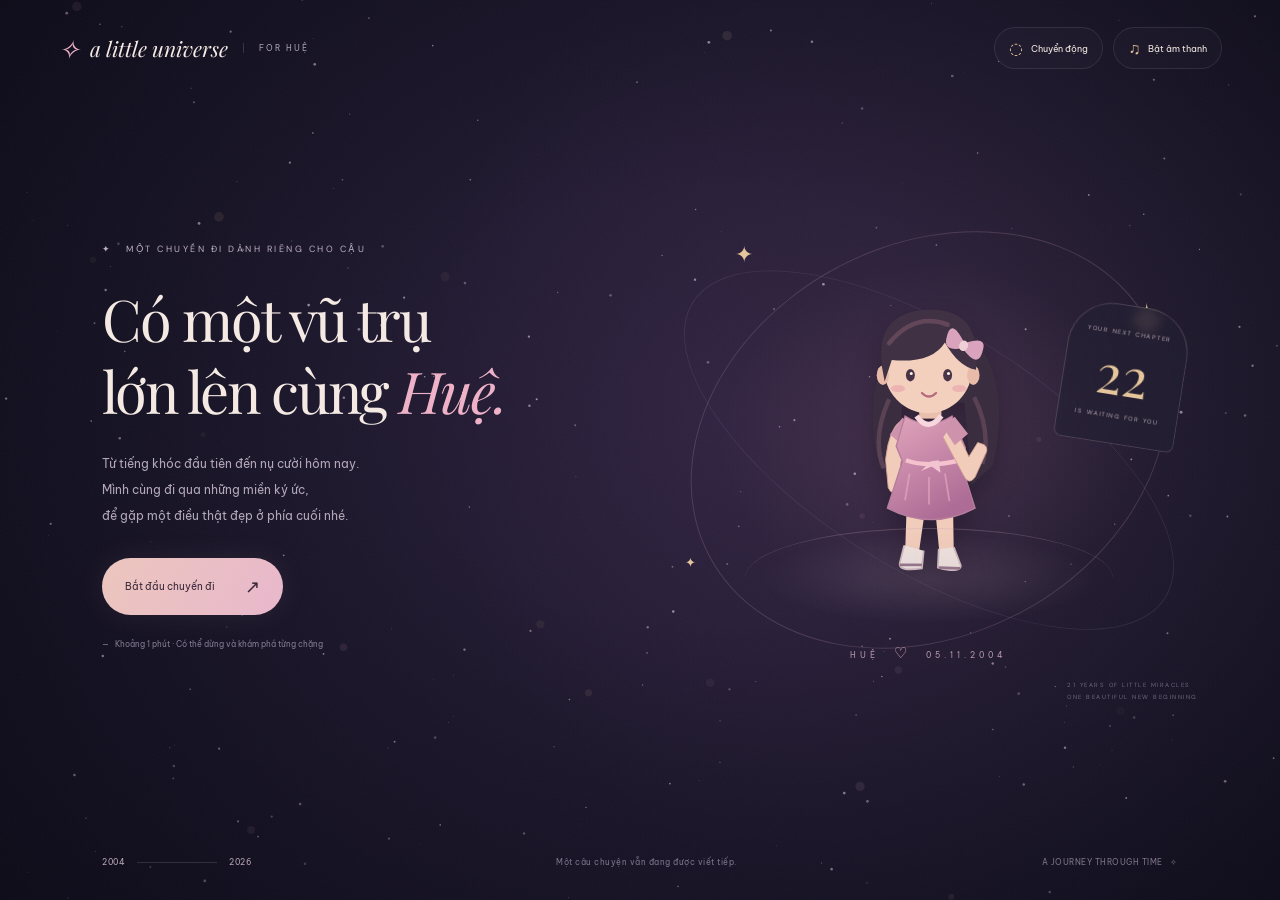
==== v2/index.html @ 74539322 "Add birthday journey V2 alongside the original website" ====
<!doctype html>
<html lang="vi"><head><meta charset="utf-8"><meta name="viewport" content="width=device-width,initial-scale=1,viewport-fit=cover"><meta name="theme-color" content="#141221"><meta name="description" content="Một chuyến đi xuyên những miền ký ức, đến cánh cửa tuổi mới của Huệ."><title>Huệ · Chuyến đi đến tuổi mới</title><link rel="stylesheet" href="styles.css"><script src="script.js" defer></script></head>
<body data-scene="intro">
<canvas id="universe" aria-hidden="true"></canvas><div class="vignette" aria-hidden="true"></div><div class="film-grain" aria-hidden="true"></div>
<header class="topbar"><a class="brand" href="#" id="home-link" aria-label="Trở về đầu hành trình"><span>✧</span> a little universe <small>FOR HUỆ</small></a><div class="top-actions"><button class="icon-button" id="motion-toggle" aria-pressed="false" aria-label="Giảm chuyển động"><span>◌</span><span class="control-label">Chuyển động</span></button><button class="icon-button" id="sound-toggle" aria-pressed="false"><span>♫</span><span id="sound-label">Bật âm thanh</span></button></div></header>
<main>
<section class="scene intro-scene" id="intro-scene" aria-labelledby="intro-heading"><div class="intro-layout"><div class="intro-copy"><div class="eyebrow">✦ &nbsp; MỘT CHUYẾN ĐI DÀNH RIÊNG CHO CẬU</div><h1 id="intro-heading">Có một vũ trụ<br>lớn lên cùng <em>Huệ.</em></h1><p>Từ tiếng khóc đầu tiên đến nụ cười hôm nay.<br>Mình cùng đi qua những miền ký ức,<br>để gặp một điều thật đẹp ở phía cuối nhé.</p><button id="start" class="button warm">Bắt đầu chuyến đi <span>↗</span></button><div class="intro-note">— &nbsp; Khoảng 1 phút · Có thể dừng và khám phá từng chặng</div></div><div class="intro-world" aria-hidden="true"><div class="orbit orbit-one"></div><div class="orbit orbit-two"></div><span class="world-star star-one">✦</span><span class="world-star star-two">✧</span><span class="world-star star-three">✦</span><div class="planet-glow"></div><div class="avatar intro-avatar" data-avatar></div><div class="planet-floor"></div><div class="name-orbit">HUỆ <span>♡</span> 05.11.2004</div><div class="floating-ticket"><span>YOUR NEXT CHAPTER</span><strong>22</strong><small>IS WAITING FOR YOU</small></div><div class="world-coordinate">21 YEARS OF LITTLE MIRACLES<br>ONE BEAUTIFUL NEW BEGINNING</div></div></div><div class="intro-footer"><span>2004 <i class="year-rule"></i> 2026</span><span>Một câu chuyện vẫn đang được viết tiếp.</span><span>A JOURNEY THROUGH TIME &nbsp; ✧</span></div></section>
<section class="scene journey-scene" id="journey-scene" hidden aria-labelledby="chapter-heading"><div class="journey-top"><div class="eyebrow">ĐƯỜNG HẦM KÝ ỨC</div><div class="chapter-count"><span id="chapter-index">01</span> / 06</div></div><div class="year-watermark" id="chapter-year" aria-hidden="true">2004</div><div class="traveler" aria-hidden="true"><div class="avatar travel-avatar" data-avatar></div><div class="traveler-shadow"></div><div class="travel-trail"></div></div><div class="memory-caption" id="memory-caption"><div class="chapter-tag" id="chapter-tag"></div><h2 id="chapter-heading"></h2><p id="chapter-copy"></p><div class="memory-footnote">Những khung cảnh tượng trưng cho hành trình lớn lên.</div></div><div class="journey-bottom"><button id="pause" class="round-button" aria-pressed="false" aria-label="Tạm dừng hành trình">Ⅱ</button><div class="timeline"><div class="timeline-rail"><div id="timeline-fill"></div></div><div class="timeline-stops" id="timeline-stops"></div></div><button id="next-chapter" class="next-button">Chặng tiếp <span>→</span></button></div><button class="skip-button" id="skip-journey">Đến cánh cửa tuổi mới ↗</button></section>
<section class="scene door-scene" id="door-scene" hidden aria-labelledby="door-heading"><div class="door-copy"><div class="eyebrow">ĐÃ ĐẾN HIỆN TẠI · NGƯỠNG CỬA TUỔI 22</div><h2 id="door-heading">Mọi ngày đã qua,<br>đưa cậu đến <em>nơi này.</em></h2><p>Phía sau là những điều đã làm nên Huệ.<br>Phía trước… là một tuổi mới đang chờ.</p></div><div class="door-stage" aria-hidden="true"><div class="door-radiance"></div><div class="door-frame"><div class="door-light">✦</div><div class="door-leaf left-leaf"><div class="door-panel"></div><i></i></div><div class="door-leaf right-leaf"><div class="door-panel"></div><i></i></div><div class="door-arch-label">CHAPTER 22</div></div><div class="door-steps"></div><div class="avatar door-avatar" data-avatar></div><div class="door-date">05 · 11 · 2026</div></div><button id="open-door" class="button warm door-action">Mở cánh cửa tuổi mới <span>✧</span></button><span class="door-whisper">Một bước nhỏ. Một khởi đầu rất đẹp.</span></section>
<section class="scene party-scene" id="party-scene" hidden aria-labelledby="party-heading"><div class="fairy-lights" aria-hidden="true"></div><div class="party-copy"><div class="eyebrow">WELCOME TO YOUR NEW CHAPTER</div><h2 id="party-heading">Huệ ơi,<br><em>ước một điều nhé.</em></h2><p>Giữ điều ước trong lòng. Giữ nút bên dưới để thổi nến.<br>Những điều đẹp nhất vẫn còn ở phía trước.</p></div><div class="cake-stage"><div class="cake-aura" aria-hidden="true"></div><div id="cake-art"></div><div class="cake-table" aria-hidden="true"></div><span class="cake-age">TWENTY TWO &nbsp; ✦</span></div><div class="blow-controls"><button id="blow" class="blow-button" aria-label="Giữ để thổi nến, khoảng 3 giây"><span class="hold-fill" id="hold-fill"></span><span class="blow-icon" aria-hidden="true">≋</span><span id="blow-label">Giữ để thổi nến</span><span class="hold-time" id="hold-time">3 giây</span></button><div class="hold-progress" role="progressbar" aria-label="Mức thổi tắt nến" aria-valuemin="0" aria-valuemax="100" aria-valuenow="0"><span id="hold-track"></span></div><p class="hold-tip" id="hold-tip">Giữ bằng chuột, chạm và giữ, hoặc giữ phím Space.</p></div></section>
<section class="scene finale-scene" id="finale-scene" hidden aria-labelledby="finale-heading"><div class="spotlight spotlight-left" aria-hidden="true"></div><div class="spotlight spotlight-right" aria-hidden="true"></div><div class="finale-lights" aria-hidden="true"></div><div class="finale-content"><div class="eyebrow">05 NOVEMBER 2026 &nbsp; ✦ &nbsp; THE WORLD IS LUCKIER WITH YOU</div><div class="finale-kicker">Happy 22nd birthday,</div><h2 id="finale-heading">Huệ<span>♡</span></h2><div class="finale-rule"><span></span>✧<span></span></div><p>Mong tuổi mới của cậu rực rỡ như những vì sao,<br>dịu dàng như một cái ôm, và hạnh phúc theo cách riêng của cậu.</p><div class="finale-signature">Cứ là Huệ thôi. Đã là một điều rất đẹp rồi.</div><div class="finale-actions"><button id="read-letter" class="button glass">Một lời nhắn nữa cho cậu <span>♡</span></button><button id="more-fireworks" class="icon-button">Thêm pháo hoa <span>✧</span></button></div></div><button id="replay" class="replay-button">↺ &nbsp; Đi lại hành trình</button><div class="finale-date">2004 — 2026 · AND SO MANY BEAUTIFUL DAYS AHEAD</div></section>
</main><div id="scene-announcement" class="sr-only" aria-live="polite"></div>
<dialog id="letter-dialog" aria-labelledby="letter-heading"><button id="close-letter" class="close-dialog" aria-label="Đóng lá thư">×</button><div class="eyebrow">GỬI CÔ GÁI THÁNG MƯỜI MỘT</div><span class="letter-star">✧</span><h2 id="letter-heading">Huệ à,</h2><p>22 năm trước, cậu bắt đầu câu chuyện của mình bằng một tiếng khóc. Hôm nay, mong cậu bước vào chương mới bằng một nụ cười.</p><p>Chúc cậu có những ngày thật vui, những người thật lòng và những giấc mơ đủ lớn để háo hức. Mong những cố gắng âm thầm sẽ nở hoa, những bận lòng sẽ nhẹ đi, và cậu luôn tìm thấy một nơi để yên tâm là chính mình.</p><p>Không cần lớn lên giống bất kỳ ai. Cứ đi theo nhịp của cậu, thương mình nhiều thêm một chút, và đừng quên rằng những ngày bình thường cũng có thể rất đẹp.</p><p class="letter-end">Chúc mừng sinh nhật Huệ.<br>Một tuổi mới, thật nhiều yêu thương. ♡</p><button id="letter-done" class="button warm">Mang theo những điều đẹp <span>✦</span></button></dialog>
<noscript><div class="no-script">Chúc mừng sinh nhật Huệ! ♡<br>Hãy bật JavaScript để mở hành trình và thổi nến.</div></noscript>
</body></html>
---- v2/styles.css ----
@import url('https://fonts.googleapis.com/css2?family=Be+Vietnam+Pro:wght@400;500;600&family=DM+Sans:wght@400;500&family=Playfair+Display:ital,wght@0,400;0,500;1,400;1,500&display=swap');
:root{--ink:#f5eae4;--muted:#aaa2b5;--pink:#efb2c8;--gold:#e6c69b;--serif:'Playfair Display',Georgia,serif;--sans:'Be Vietnam Pro',Arial,sans-serif;--flame-scale:1;--flame-opacity:1}*{box-sizing:border-box}html,body{margin:0;width:100%;height:100%;overflow:hidden;background:#141221;color:var(--ink);font-family:var(--sans)}button,a{-webkit-tap-highlight-color:transparent}button{font:inherit;color:inherit;cursor:pointer;touch-action:manipulation}a{color:inherit;text-decoration:none}button:focus-visible,a:focus-visible{outline:2px solid var(--pink);outline-offset:5px}[hidden]{display:none!important}#universe{position:fixed;inset:0;width:100%;height:100%;pointer-events:none}.vignette{position:fixed;inset:0;pointer-events:none;background:radial-gradient(ellipse at 55% 45%,transparent 30%,#09071370 100%);z-index:1}.film-grain{position:fixed;inset:0;pointer-events:none;z-index:8;opacity:.024;background-image:url("data:image/svg+xml,%3Csvg xmlns='http://www.w3.org/2000/svg' width='150' height='150'%3E%3Cfilter id='n'%3E%3CfeTurbulence type='fractalNoise' baseFrequency='.8' numOctaves='3' stitchTiles='stitch'/%3E%3C/filter%3E%3Crect width='100%25' height='100%25' filter='url(%23n)'/%3E%3C/svg%3E")}.topbar{position:fixed;z-index:20;top:0;left:0;width:100%;padding:27px 4.5%;display:flex;justify-content:space-between;align-items:center;gap:18px}.brand{display:flex;align-items:center;gap:10px;font:italic 21px var(--serif);white-space:nowrap}.brand>span{font-size:26px;color:var(--pink)}.brand small{font:8px var(--sans);letter-spacing:2px;color:var(--muted);border-left:1px solid #ffffff24;padding-left:15px;margin-left:5px}.top-actions{display:flex;gap:10px}.icon-button{background:#ffffff05;border:1px solid #ffffff18;border-radius:30px;display:inline-flex;align-items:center;justify-content:center;gap:8px;font-size:9px;padding:10px 14px;backdrop-filter:blur(8px)}.icon-button>span:first-child{font-size:16px;color:var(--gold)}.icon-button:hover,.icon-button[aria-pressed=true]{background:#ffffff13;border-color:#e8c5b955}.scene{position:fixed;inset:0;z-index:3;animation:scene-in 1s ease both}.eyebrow{font-family:'DM Sans',var(--sans);font-size:9px;letter-spacing:2.5px;line-height:1.8;color:#beb0c1}.intro-layout{max-width:1500px;height:100%;margin:auto;display:grid;grid-template-columns:1.1fr 1fr;align-items:center;padding:100px 8% 110px;gap:30px}.intro-copy{z-index:2}.intro-copy h1{font:400 clamp(42px,4.5vw,70px)/1.25 var(--serif);letter-spacing:-2px;margin:25px 0}.intro-copy h1 em{color:var(--pink);font-weight:400}.intro-copy p{font-size:12px;line-height:2.15;color:#b3a7b9;margin-bottom:29px}.button{border:0;border-radius:40px;padding:17px 23px;font-size:10px;display:inline-flex;align-items:center;justify-content:center;gap:30px;transition:transform .2s,box-shadow .2s,background .2s}.button>span{font-size:18px}.warm{color:#382536;background:linear-gradient(120deg,#edc7be,#e9b8cd);box-shadow:0 0 30px #efb2c814}.warm:hover{transform:translateY(-3px);box-shadow:0 6px 40px #efb2c830}.intro-note{font-size:8px;color:#857b94;margin-top:24px}.intro-world{height:470px;position:relative;isolation:isolate}.planet-glow{position:absolute;left:5%;top:9%;width:90%;height:80%;background:radial-gradient(ellipse,#bd7c9c24,transparent 66%);border-radius:50%}.orbit{position:absolute;inset:10px 0 20px;border:1px solid #d6a5c333;border-radius:50%;transform:rotate(-28deg) scaleY(.89)}.orbit-two{inset:55px -30px 45px;transform:rotate(32deg) scaleY(.65);border-color:#c6b3e41e}.planet-floor{position:absolute;bottom:52px;left:13%;width:74%;height:100px;background:radial-gradient(ellipse,#b99bb02a,transparent 66%);border-top:1px solid #c19bb149;border-radius:50%}.name-orbit{position:absolute;bottom:18px;left:50%;transform:translateX(-50%);white-space:nowrap;font-size:8px;letter-spacing:4px;color:#b697ad}.name-orbit span{font-size:15px;margin:0 9px;color:var(--pink)}.world-star{position:absolute;color:var(--gold);animation:twinkle 4s infinite ease-in-out}.star-one{top:30px;left:55px;font-size:22px}.star-two{top:80px;right:12px;font-size:47px;animation-delay:-2s}.star-three{bottom:110px;left:5px;font-size:13px;animation-delay:-1s}.floating-ticket{position:absolute;top:95px;right:-6px;background:#211e30a0;border:1px solid #dbc0c133;border-radius:45px 45px 8px 8px;padding:23px 17px;text-align:center;transform:rotate(9deg);backdrop-filter:blur(6px)}.floating-ticket span,.floating-ticket small{display:block;font:6px 'DM Sans',sans-serif;letter-spacing:1.5px;color:#baa8b2}.floating-ticket strong{display:block;font:54px var(--serif);color:var(--gold);line-height:1.4}.world-coordinate{position:absolute;bottom:-23px;right:-20px;color:#70667e;font:6px/2 'DM Sans',sans-serif;letter-spacing:1.5px}.intro-footer{position:absolute;bottom:33px;left:8%;right:8%;display:flex;justify-content:space-between;gap:25px;color:#7e748d;font-size:8px;letter-spacing:.5px}.intro-footer>span:first-child{display:flex;gap:12px;align-items:center;color:#bba7b8}.year-rule{width:80px;height:1px;background:#ffffff20}.avatar{position:relative;filter:drop-shadow(0 14px 12px #08061150)}.avatar svg{width:100%;height:100%;overflow:visible}.intro-avatar{position:absolute;left:50%;bottom:76px;transform:translateX(-50%);width:195px;height:330px;animation:avatar-float 5s ease-in-out infinite}.avatar .hair-tail{transform-origin:120px 100px;animation:hair-sway 3s ease-in-out infinite alternate}.avatar .arm-right{transform-origin:143px 155px;animation:wave 3.4s ease-in-out infinite}.avatar .eye-shine{transform-box:fill-box;transform-origin:center;animation:blink 6s infinite}.journey-top{position:absolute;top:115px;left:6%;right:6%;display:flex;justify-content:space-between;align-items:center}.chapter-count{font:11px 'DM Sans',sans-serif;letter-spacing:3px;color:#7f738d}.chapter-count span{color:var(--pink)}.year-watermark{position:absolute;top:23%;left:6%;font:400 clamp(110px,19vw,290px)/1 var(--serif);letter-spacing:-12px;color:#e2b8d00a;pointer-events:none}.traveler{position:absolute;left:50%;bottom:120px;transform:translateX(-50%);width:150px;height:270px}.travel-avatar{width:132px;height:230px;margin:auto;animation:travel-bob 1s ease-in-out infinite}.travel-avatar .arm-left{transform-origin:80px 150px;animation:walk-arm .9s ease-in-out infinite alternate}.travel-avatar .arm-right{animation:walk-arm .9s ease-in-out infinite alternate-reverse}.travel-avatar .leg-left{transform-origin:92px 235px;animation:walk-leg .9s ease-in-out infinite alternate}.travel-avatar .leg-right{transform-origin:125px 235px;animation:walk-leg .9s ease-in-out infinite alternate-reverse}.paused .travel-avatar,.paused .travel-avatar *{animation-play-state:paused!important}.traveler-shadow{position:absolute;bottom:14px;width:150px;height:20px;background:radial-gradient(ellipse,#e7b5d333,transparent 70%)}.travel-trail{position:absolute;bottom:-140px;left:38px;width:80px;height:230px;background:linear-gradient(#e6bed022,transparent);clip-path:polygon(45% 0,55% 0,100% 100%,0 100%);filter:blur(10px)}.memory-caption{position:absolute;left:7%;top:36%;max-width:380px}.chapter-tag{color:var(--gold);font-size:8px;letter-spacing:2px}.memory-caption h2{font:400 clamp(30px,3.3vw,48px)/1.3 var(--serif);letter-spacing:-1px;margin:18px 0}.memory-caption h2 em{font-weight:400;color:var(--pink)}.memory-caption p{font-size:11px;line-height:2;color:#b6a9bd;max-width:285px}.memory-footnote{font-size:7px;line-height:1.6;color:#7b7088;margin-top:20px;max-width:270px}.journey-bottom{position:absolute;bottom:51px;left:6%;right:6%;display:flex;align-items:center;gap:26px}.round-button{border:1px solid #ffffff25;background:#21182e77;border-radius:50%;width:38px;height:38px;flex-shrink:0;color:var(--pink);font-size:14px}.timeline{flex:1}.timeline-rail{height:1px;background:#ffffff20}.timeline-rail>div{height:2px;width:0;background:linear-gradient(90deg,#c997b9,#e4cba1);box-shadow:0 0 10px #e6bcda88}.timeline-stops{display:flex;justify-content:space-between;margin-top:12px;gap:6px}.timeline-stops button{padding:4px 0;background:none;border:0;font:9px 'DM Sans',sans-serif;color:#766b84}.timeline-stops button.active{color:var(--pink)}.next-button{font-size:9px;white-space:nowrap;border:0;background:none;display:flex;gap:15px;align-items:center}.next-button span{font-size:18px;color:var(--pink)}.skip-button{position:absolute;bottom:17px;left:50%;transform:translateX(-50%);border:0;background:none;font-size:8px;color:#8b7b96;padding:7px}.door-copy{text-align:center;position:absolute;top:15%;left:15px;right:15px}.door-copy h2{font:400 clamp(30px,3vw,44px)/1.35 var(--serif);margin:15px 0}.door-copy em{color:var(--pink);font-weight:400}.door-copy p{font-size:10px;line-height:1.9;color:#a99ab2}.door-stage{position:absolute;left:50%;top:42%;transform:translateX(-50%);width:380px;height:320px;perspective:1000px}.door-frame{position:absolute;left:50%;transform:translateX(-50%);width:166px;height:245px;border:2px solid #dcbf9e;border-radius:85px 85px 0 0;box-shadow:0 0 18px #e3bb9b33,inset 0 0 18px #e3bb9b33;perspective:700px}.door-light{position:absolute;inset:0;border-radius:85px 85px 0 0;background:linear-gradient(#f2d4b0,#fff0d7);box-shadow:0 0 55px #d3a8ba44;overflow:hidden;display:grid;place-items:center;font-size:44px;color:#fff7e8}.door-leaf{position:absolute;top:0;width:50%;height:100%;background:linear-gradient(105deg,#473549,#302438);border:1px solid #a78686;transition:transform 2s cubic-bezier(.3,.1,.2,1)}.left-leaf{left:0;border-radius:85px 0 0 0;transform-origin:left center}.right-leaf{right:0;border-radius:0 85px 0 0;transform-origin:right center}.door-panel{position:absolute;inset:38px 10px 15px;border:1px solid #c3a09b66;border-radius:30px 30px 0 0}.door-leaf i{position:absolute;bottom:92px;width:4px;height:16px;border-radius:4px;background:var(--gold);box-shadow:0 0 8px #e6c69b66}.left-leaf i{right:7px}.right-leaf i{left:7px}.door-arch-label{position:absolute;top:18px;left:0;right:0;text-align:center;font:7px 'DM Sans',sans-serif;letter-spacing:2px;color:var(--gold);pointer-events:none}.door-radiance{position:absolute;inset:-20px -80px;background:radial-gradient(ellipse,#cf9bad28,transparent 65%);opacity:.65;transition:opacity 2s,transform 2s}.door-steps{position:absolute;left:50%;bottom:48px;transform:translateX(-50%);width:240px;height:45px;border-radius:50%;background:radial-gradient(ellipse,#c0a3ba30,transparent 70%);border-top:1px solid #c6a0b144}.door-avatar{position:absolute;bottom:35px;left:46px;width:97px;height:165px;transition:transform 2.5s,opacity 2s}.door-date{position:absolute;bottom:0;left:0;right:0;text-align:center;font-size:8px;letter-spacing:4px;color:#bb9bab}.door-action{position:absolute;bottom:55px;left:50%;transform:translateX(-50%);white-space:nowrap}.door-action:hover{transform:translate(-50%,-3px)}.door-whisper{position:absolute;bottom:29px;text-align:center;left:0;right:0;font-size:8px;color:#8d7996}.door-opening .left-leaf{transform:rotateY(-105deg)}.door-opening .right-leaf{transform:rotateY(105deg)}.door-opening .door-radiance{opacity:1;transform:scale(2)}.door-opening .door-avatar{transform:translate(95px,-20px) scale(.65);opacity:0}.door-opening .door-action{pointer-events:none;opacity:.5}.door-opening:after{content:'';position:absolute;inset:0;background:#f4dbc7;opacity:0;animation:door-white 2.8s ease-in forwards;pointer-events:none;z-index:10}.fairy-lights,.finale-lights{position:absolute;top:40px;left:-5%;width:110%;height:110px;border-bottom:1px solid #b28a6b44;border-radius:0 0 50% 50%;pointer-events:none}.fairy-lights i,.finale-lights i{position:absolute;top:var(--y);left:var(--x);height:9px;width:5px;border-radius:50%;background:#efd4a1;box-shadow:0 0 9px #edbc75,0 0 25px #edbc7544;animation:light-glow 3s ease-in-out infinite alternate;animation-delay:var(--delay)}.party-copy{text-align:center;position:absolute;top:17%;left:20px;right:20px}.party-copy h2{font:400 clamp(35px,3.4vw,52px)/1.25 var(--serif);margin:14px 0}.party-copy em{font-weight:400;color:var(--pink)}.party-copy p{font-size:10px;line-height:1.9;color:#b8a5b5}.cake-stage{position:absolute;top:43%;left:50%;transform:translateX(-50%);width:390px;height:290px}.cake-aura{position:absolute;inset:-50px;background:radial-gradient(ellipse,#daa0b323,transparent 65%);transition:opacity .15s}.cake-table{position:absolute;bottom:25px;left:12%;width:76%;height:65px;border-radius:50%;background:radial-gradient(ellipse,#86607944,#37223d00 70%);z-index:-1}.cake-age{display:block;text-align:center;position:absolute;bottom:0;left:0;right:0;font:8px 'DM Sans',sans-serif;letter-spacing:5px;color:#b69aab}#cake-art svg{width:100%;height:275px;overflow:visible}.candle-flame{transform-box:fill-box;transform-origin:center bottom;transform:scale(var(--flame-scale));opacity:var(--flame-opacity);filter:drop-shadow(0 0 6px #f4c375);transition:opacity .1s}.flame-dance{transform-box:fill-box;transform-origin:center bottom;animation:flicker .6s ease-in-out infinite alternate}.blowing .flame-dance{animation-duration:.13s}.candle-smoke{opacity:0;fill:none;stroke:#c8bdcd;stroke-width:1.8;stroke-linecap:round}.candles-out .candle-flame{opacity:0!important}.candles-out .candle-smoke{animation:smoke-rise 1s ease-out forwards}.blow-controls{position:absolute;bottom:48px;left:20px;right:20px;text-align:center}.blow-button{position:relative;overflow:hidden;border:1px solid #dca5bc55;background:#332339a6;backdrop-filter:blur(10px);border-radius:40px;padding:17px 24px;display:inline-flex;align-items:center;gap:17px;user-select:none;-webkit-user-select:none;touch-action:none;min-width:280px;justify-content:center;isolation:isolate}.blow-button>span:not(.hold-fill){z-index:1}.hold-fill{position:absolute;left:0;top:0;bottom:0;background:linear-gradient(90deg,#ba6e9444,#e3a8bf55);width:0;z-index:0}.blow-icon{font-size:23px;color:var(--pink);line-height:1}.blow-button #blow-label{font-size:11px}.hold-time{font-size:8px;color:#d0adbf;border-left:1px solid #cfa5b744;padding-left:15px;min-width:42px}.blowing .blow-button{box-shadow:0 0 30px #e7acbe22;border-color:#e8b7c5aa}.hold-progress{margin:14px auto 0;width:150px;height:2px;background:#ffffff10;border-radius:4px;overflow:hidden}.hold-progress>span{display:block;width:0;height:100%;background:var(--pink)}.hold-tip{font-size:8px;color:#8d7894;margin:12px 0 0}.finale-scene{animation:finale-in 1.8s ease-out both}.finale-content{position:absolute;inset:0;display:flex;flex-direction:column;justify-content:center;align-items:center;text-align:center;padding:100px 25px 110px}.finale-content>.eyebrow{font-size:8px;color:#bc9fae;letter-spacing:2px}.finale-kicker{font:italic clamp(24px,2.8vw,42px) var(--serif);margin-top:35px;color:#d6b2c2}.finale-content h2{font:400 clamp(100px,14vw,200px)/1.2 var(--serif);letter-spacing:-8px;margin:-1px 0 0;background:linear-gradient(150deg,#fff2de,#e6bad0 50%,#c28dab);-webkit-background-clip:text;background-clip:text;color:transparent}.finale-content h2 span{font:45px Georgia;display:inline-block;vertical-align:middle;margin-left:15px;letter-spacing:0;color:#dcb399;transform:rotate(12deg)}.finale-rule{display:flex;align-items:center;gap:15px;color:var(--gold);font-size:23px}.finale-rule>span{width:65px;height:1px;background:linear-gradient(90deg,transparent,#d2a7b4)}.finale-rule>span:last-child{transform:rotate(180deg)}.finale-content p{font-size:12px;line-height:2.1;color:#d0b9cb;margin:20px 0 12px}.finale-signature{font:italic 17px var(--serif);color:#947b9c}.finale-actions{display:flex;gap:13px;margin-top:32px}.glass{background:#ffffff06;border:1px solid #c49cb544;color:#ead8df;backdrop-filter:blur(8px);font-size:9px;padding:13px 20px}.glass:hover{background:#ffffff10}.spotlight{position:absolute;width:45%;height:150%;top:-25%;opacity:.3;background:linear-gradient(#ce93b500,#ce93b511 20%,#deb0cd00 90%);clip-path:polygon(48% 0,52% 0,100% 100%,0 100%);transform-origin:top center;animation:spotlight 12s ease-in-out infinite alternate;filter:blur(6px);pointer-events:none}.spotlight-left{left:0;transform:rotate(-20deg)}.spotlight-right{right:0;animation-delay:-6s;transform:rotate(20deg);background:linear-gradient(#e3c08400,#e3c08415 20%,#e3c08400 90%)}.finale-lights{top:-18px;height:160px;opacity:.8}.replay-button{position:absolute;bottom:28px;left:5%;border:0;background:none;color:#9d849d;font-size:9px;padding:10px}.finale-date{position:absolute;bottom:38px;right:5%;font:7px 'DM Sans',sans-serif;letter-spacing:1.6px;color:#79627f}dialog{background:#211b2d;color:var(--ink);border:1px solid #d2a6bd44;border-radius:16px;width:min(520px,calc(100% - 28px));max-height:85dvh;overflow:auto;padding:40px 37px;box-shadow:0 20px 100px #0008}dialog::backdrop{background:#090710c7;backdrop-filter:blur(10px)}.close-dialog{position:absolute;top:8px;right:12px;border:0;background:none;color:#bfa5bb;width:35px;height:35px;font-size:26px}.letter-star{display:block;text-align:center;font-size:45px;color:var(--gold);margin:15px}.letter-end{color:var(--pink)!important;font-family:var(--serif);font-style:italic;font-size:19px!important}dialog h2{font:italic 39px var(--serif);color:var(--pink);margin:20px 0}dialog p{font-size:11px;line-height:2;color:#b9a9c1}dialog .button{margin-top:15px}.sr-only{position:absolute;width:1px;height:1px;padding:0;margin:-1px;overflow:hidden;clip:rect(0,0,0,0);white-space:nowrap;border:0}.no-script{position:fixed;inset:0;z-index:100;background:#171121;display:grid;place-content:center;text-align:center;font-size:20px;line-height:2}.reduced-motion *{animation-duration:.001ms!important;animation-iteration-count:1!important;transition-duration:.001ms!important}
@keyframes scene-in{from{opacity:0}to{opacity:1}}@keyframes finale-in{0%,25%{opacity:0}100%{opacity:1}}@keyframes twinkle{0%,100%{opacity:.4;transform:scale(.8)}50%{opacity:1;transform:scale(1)}}@keyframes avatar-float{0%,100%{translate:0 0}50%{translate:0 -10px}}@keyframes wave{0%,65%,100%{rotate:0deg}75%{rotate:-16deg}85%{rotate:0deg}93%{rotate:-12deg}}@keyframes hair-sway{from{rotate:-2deg}to{rotate:3deg}}@keyframes blink{0%,43%,47%,100%{scale:1 1}45%{scale:1 .1}}@keyframes travel-bob{0%,100%{translate:0 0}50%{translate:0 -5px}}@keyframes walk-arm{from{rotate:-8deg}to{rotate:8deg}}@keyframes walk-leg{from{rotate:-6deg}to{rotate:6deg}}@keyframes door-white{0%,65%{opacity:0}100%{opacity:1}}@keyframes light-glow{from{opacity:.4}to{opacity:1}}@keyframes flicker{from{rotate:-5deg;scale:.95 1}to{rotate:6deg;scale:1.05 .94}}@keyframes smoke-rise{0%{opacity:.6;translate:0 0}100%{opacity:0;translate:0 -25px}}@keyframes spotlight{from{rotate:-18deg}to{rotate:18deg}}
@media(max-width:1050px){.intro-world{height:410px}.intro-avatar{height:290px;width:175px}.floating-ticket{right:-22px;top:85px;scale:.85}.memory-caption{max-width:260px;left:5%}.memory-caption h2{font-size:33px}.memory-caption p{max-width:210px;font-size:10px}.traveler{left:53%}}
@media(max-height:760px) and (min-width:701px){.intro-world{height:350px}.intro-avatar{height:255px;width:152px;bottom:55px}.intro-copy h1{font-size:48px}.intro-layout{padding-block:80px}.intro-copy p{font-size:10px}.floating-ticket{top:55px;scale:.75}.door-copy{top:12%}.door-copy h2{font-size:31px}.door-stage{top:39%;scale:.77;transform-origin:top left}.door-action{bottom:43px}.door-whisper{bottom:20px}.party-copy{top:12%}.party-copy h2{font-size:36px}.cake-stage{top:39%;scale:.76;transform-origin:top left}.blow-controls{bottom:25px}.finale-kicker{margin-top:20px}.finale-content h2{font-size:120px}.finale-content p{font-size:10px}.finale-signature{font-size:15px}.finale-actions{margin-top:22px}}
@media(max-width:700px){.topbar{padding:18px 5%;gap:10px}.brand{font-size:16px;gap:7px}.brand>span{font-size:21px}.brand small,.control-label{display:none}.top-actions{gap:7px}.icon-button{font-size:8px;padding:8px 10px;gap:5px}.intro-layout{display:flex;flex-direction:column;justify-content:center;gap:10px;padding:85px 7% 65px}.intro-copy{text-align:center}.eyebrow{font-size:7px;letter-spacing:1.7px}.intro-copy h1{font-size:clamp(32px,8.2vw,47px);letter-spacing:-1.2px;line-height:1.25;margin:17px 0}.intro-copy p{font-size:9px;line-height:2;margin:0 0 20px}.button{font-size:9px;padding:14px 20px;gap:23px}.intro-note{font-size:6px;margin-top:15px}.intro-world{width:260px;height:260px;flex-shrink:0;order:-1;margin-top:7px}.intro-avatar{height:205px;width:125px;bottom:36px}.planet-floor{bottom:25px;height:60px}.orbit{inset:0 0 15px}.orbit-two{inset:35px -20px 25px}.star-one{left:22px;top:20px;font-size:15px}.star-two{right:-7px;top:50px;font-size:32px}.star-three{bottom:55px;left:8px}.floating-ticket{top:50px;right:-6px;scale:.7;transform-origin:right center}.name-orbit{font-size:6px;letter-spacing:2px;bottom:2px}.world-coordinate{display:none}.intro-footer{bottom:20px;left:7%;right:7%;font-size:6px;gap:15px;align-items:center}.intro-footer>span:nth-child(2){display:none}.intro-footer>span:last-child{font-size:5px;letter-spacing:1px}.year-rule{width:40px}.journey-top{top:84px}.chapter-count{font-size:9px}.year-watermark{top:17%;left:4%;font-size:110px;letter-spacing:-5px}.memory-caption{left:7%;right:7%;top:auto;bottom:150px;text-align:center;max-width:none;background:linear-gradient(transparent,#100d1e99);padding:16px 10px 8px;border-radius:15px}.memory-caption h2{font-size:29px;line-height:1.25;margin:10px 0}.memory-caption h2 br{display:none}.memory-caption p{font-size:9px;line-height:1.85;max-width:300px;margin:0 auto}.chapter-tag{font-size:6px;letter-spacing:1.6px}.memory-footnote{font-size:5px;margin:10px auto 0;max-width:none;color:#8e7a9c}.traveler{left:50%;bottom:290px;width:95px;height:155px}.travel-avatar{width:88px;height:153px}.traveler-shadow{width:95px;bottom:-5px}.travel-trail{left:27px;width:45px;bottom:-60px;height:140px}.journey-bottom{bottom:65px;gap:16px;align-items:start}.round-button{height:31px;width:31px;font-size:12px;margin-top:-14px}.timeline-stops button{font-size:7px;padding:8px 0}.next-button{font-size:0;gap:0;margin-top:-16px;padding:7px}.next-button span{font-size:22px}.skip-button{bottom:22px;font-size:7px;padding:9px;white-space:nowrap}.door-copy{top:14%}.door-copy h2{font-size:29px;margin:14px 0}.door-copy p{font-size:9px}.door-stage{top:40%;scale:.85;width:330px;transform-origin:top left}.door-avatar{left:20px}.door-action{bottom:72px}.door-whisper{bottom:43px;font-size:7px}.party-copy{top:18%}.party-copy h2{font-size:34px;margin:14px 0}.party-copy p{font-size:8px;line-height:1.9}.fairy-lights{top:30px;height:70px}.cake-stage{top:43%;width:350px;scale:.88;transform-origin:top left}.blow-controls{bottom:55px}.blow-button{min-width:260px;padding:16px 20px;gap:13px}.blow-button #blow-label{font-size:10px}.hold-tip{font-size:6px;line-height:1.8;max-width:270px;margin:13px auto 0}.hold-progress{margin-top:13px}.finale-content{padding:85px 22px 110px}.finale-content>.eyebrow{font-size:6px;letter-spacing:1.3px;max-width:280px;line-height:2.5}.finale-kicker{font-size:27px;margin-top:36px}.finale-content h2{font-size:119px;letter-spacing:-6px;margin:10px 0 0}.finale-content h2 span{font-size:29px;margin-left:8px}.finale-rule{font-size:21px;gap:12px}.finale-rule>span{width:43px}.finale-content p{font-size:9px;line-height:2.2;margin:23px 0 16px;max-width:320px}.finale-content p br{display:none}.finale-signature{font-size:15px;line-height:1.8;max-width:260px}.finale-actions{flex-direction:column;gap:12px;margin-top:30px}.finale-actions .icon-button{border-color:transparent;background:transparent}.finale-date{left:10px;right:10px;bottom:23px;text-align:center;font-size:5px;letter-spacing:1px}.replay-button{bottom:51px;left:50%;transform:translateX(-50%);font-size:8px;white-space:nowrap}.finale-lights{height:125px;top:0}dialog{padding:35px 25px}dialog p{font-size:10px}dialog h2{font-size:33px}.letter-end{font-size:17px!important}}
@media(max-height:700px) and (max-width:700px){.intro-layout{padding-top:64px;padding-bottom:55px;gap:2px}.intro-world{width:220px;height:200px}.intro-avatar{height:162px;width:98px;bottom:28px}.floating-ticket{top:20px;scale:.6}.name-orbit{bottom:-4px;font-size:5px}.intro-copy h1{font-size:32px;margin:14px 0}.intro-copy p{font-size:8px;margin-bottom:14px}.intro-note{font-size:5px;margin-top:11px}.door-copy{top:13%}.door-copy h2{font-size:25px}.door-copy p{font-size:8px}.door-stage{top:42%;scale:.65}.door-action{bottom:49px}.door-whisper{bottom:24px}.party-copy{top:15%}.party-copy h2{font-size:29px}.party-copy p{font-size:7px}.cake-stage{top:41%;scale:.68}.blow-controls{bottom:31px}.hold-tip{margin-top:8px}.hold-progress{margin-top:10px}.traveler{bottom:260px;width:75px;height:120px}.travel-avatar{width:70px;height:120px}.memory-caption{bottom:135px}.memory-caption h2{font-size:25px}.memory-caption p{font-size:8px}.journey-top{top:77px}.finale-content h2{font-size:95px}.finale-kicker{margin-top:22px;font-size:24px}.finale-content p{margin:15px 0 12px;font-size:8px}.finale-signature{font-size:13px}.finale-actions{margin-top:20px;gap:5px}}
@media(prefers-reduced-motion:reduce){*,*:before,*:after{animation-duration:.001ms!important;animation-iteration-count:1!important;transition-duration:.001ms!important}}
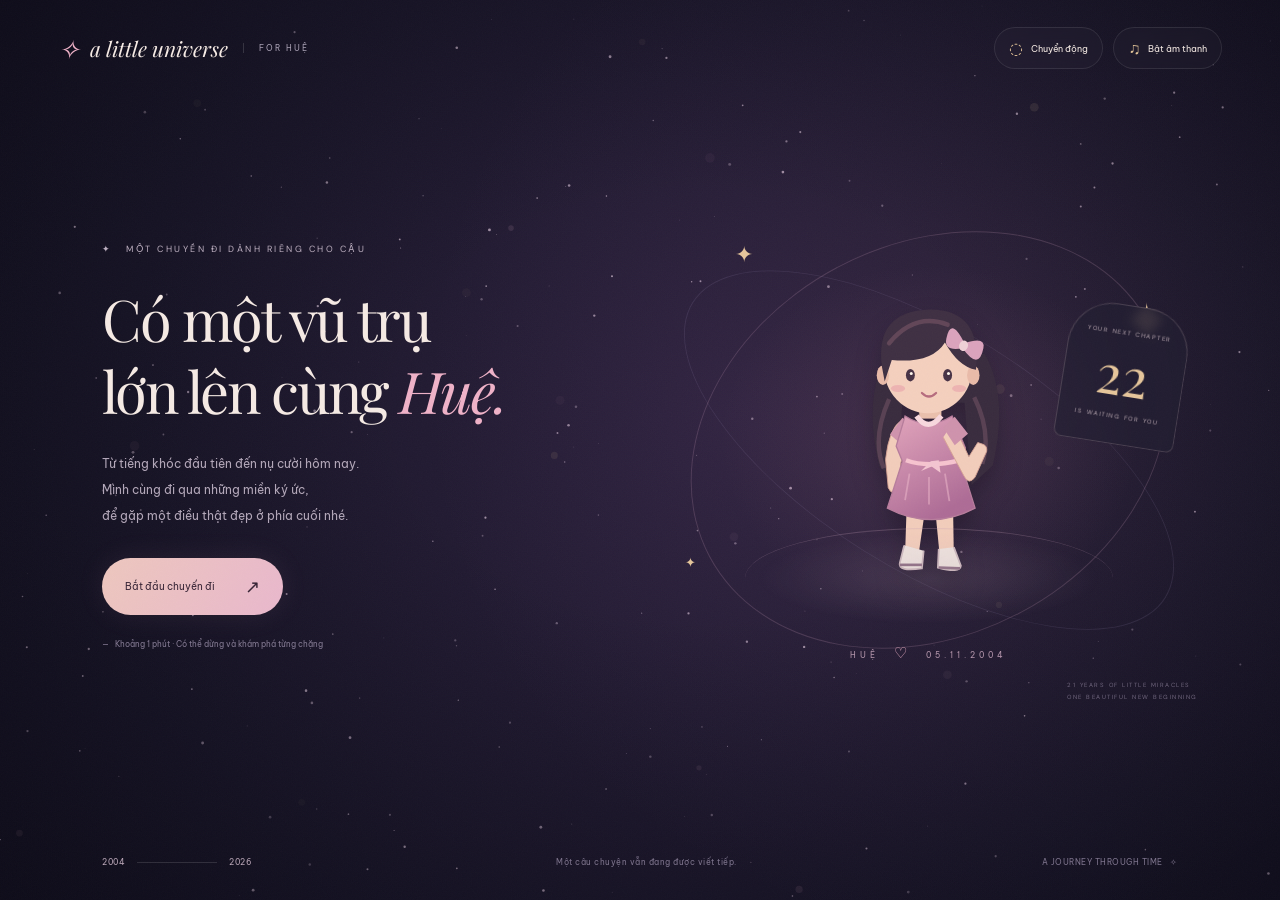
==== commit ccded0af: "Make V2 journey a round tunnel with memories on both walls" ====
--- a/v2/index.html
+++ b/v2/index.html
@@ -5,7 +5,7 @@
 <header class="topbar"><a class="brand" href="#" id="home-link" aria-label="Trở về đầu hành trình"><span>✧</span> a little universe <small>FOR HUỆ</small></a><div class="top-actions"><button class="icon-button" id="motion-toggle" aria-pressed="false" aria-label="Giảm chuyển động"><span>◌</span><span class="control-label">Chuyển động</span></button><button class="icon-button" id="sound-toggle" aria-pressed="false"><span>♫</span><span id="sound-label">Bật âm thanh</span></button></div></header>
 <main>
 <section class="scene intro-scene" id="intro-scene" aria-labelledby="intro-heading"><div class="intro-layout"><div class="intro-copy"><div class="eyebrow">✦ &nbsp; MỘT CHUYẾN ĐI DÀNH RIÊNG CHO CẬU</div><h1 id="intro-heading">Có một vũ trụ<br>lớn lên cùng <em>Huệ.</em></h1><p>Từ tiếng khóc đầu tiên đến nụ cười hôm nay.<br>Mình cùng đi qua những miền ký ức,<br>để gặp một điều thật đẹp ở phía cuối nhé.</p><button id="start" class="button warm">Bắt đầu chuyến đi <span>↗</span></button><div class="intro-note">— &nbsp; Khoảng 1 phút · Có thể dừng và khám phá từng chặng</div></div><div class="intro-world" aria-hidden="true"><div class="orbit orbit-one"></div><div class="orbit orbit-two"></div><span class="world-star star-one">✦</span><span class="world-star star-two">✧</span><span class="world-star star-three">✦</span><div class="planet-glow"></div><div class="avatar intro-avatar" data-avatar></div><div class="planet-floor"></div><div class="name-orbit">HUỆ <span>♡</span> 05.11.2004</div><div class="floating-ticket"><span>YOUR NEXT CHAPTER</span><strong>22</strong><small>IS WAITING FOR YOU</small></div><div class="world-coordinate">21 YEARS OF LITTLE MIRACLES<br>ONE BEAUTIFUL NEW BEGINNING</div></div></div><div class="intro-footer"><span>2004 <i class="year-rule"></i> 2026</span><span>Một câu chuyện vẫn đang được viết tiếp.</span><span>A JOURNEY THROUGH TIME &nbsp; ✧</span></div></section>
-<section class="scene journey-scene" id="journey-scene" hidden aria-labelledby="chapter-heading"><div class="journey-top"><div class="eyebrow">ĐƯỜNG HẦM KÝ ỨC</div><div class="chapter-count"><span id="chapter-index">01</span> / 06</div></div><div class="year-watermark" id="chapter-year" aria-hidden="true">2004</div><div class="traveler" aria-hidden="true"><div class="avatar travel-avatar" data-avatar></div><div class="traveler-shadow"></div><div class="travel-trail"></div></div><div class="memory-caption" id="memory-caption"><div class="chapter-tag" id="chapter-tag"></div><h2 id="chapter-heading"></h2><p id="chapter-copy"></p><div class="memory-footnote">Những khung cảnh tượng trưng cho hành trình lớn lên.</div></div><div class="journey-bottom"><button id="pause" class="round-button" aria-pressed="false" aria-label="Tạm dừng hành trình">Ⅱ</button><div class="timeline"><div class="timeline-rail"><div id="timeline-fill"></div></div><div class="timeline-stops" id="timeline-stops"></div></div><button id="next-chapter" class="next-button">Chặng tiếp <span>→</span></button></div><button class="skip-button" id="skip-journey">Đến cánh cửa tuổi mới ↗</button></section>
+<section class="scene journey-scene" id="journey-scene" hidden aria-labelledby="chapter-heading"><div class="journey-top"><div class="eyebrow">ĐƯỜNG HẦM KÝ ỨC</div><div class="chapter-count"><span id="chapter-index">01</span> / 06</div></div><div class="year-watermark" id="chapter-year" aria-hidden="true">2004</div><div class="journey-route" aria-label="Hành trình từ lối vào đến cuối hầm"><span>LỐI VÀO · 2004</span><i></i><strong id="journey-distance">0%</strong><i></i><span>CUỐI HẦM · 2026</span></div><div class="traveler" aria-hidden="true"><div class="avatar travel-avatar" data-avatar></div><div class="traveler-shadow"></div><div class="travel-trail"></div></div><div class="memory-caption" id="memory-caption"><div class="chapter-tag" id="chapter-tag"></div><h2 id="chapter-heading"></h2><p id="chapter-copy"></p><div class="memory-footnote">Những khung cảnh tượng trưng cho hành trình lớn lên.</div></div><div class="journey-bottom"><button id="pause" class="round-button" aria-pressed="false" aria-label="Tạm dừng hành trình">Ⅱ</button><div class="timeline"><div class="timeline-rail"><div id="timeline-fill"></div></div><div class="timeline-stops" id="timeline-stops"></div></div><button id="next-chapter" class="next-button">Chặng tiếp <span>→</span></button></div><button class="skip-button" id="skip-journey">Đến cánh cửa tuổi mới ↗</button></section>
 <section class="scene door-scene" id="door-scene" hidden aria-labelledby="door-heading"><div class="door-copy"><div class="eyebrow">ĐÃ ĐẾN HIỆN TẠI · NGƯỠNG CỬA TUỔI 22</div><h2 id="door-heading">Mọi ngày đã qua,<br>đưa cậu đến <em>nơi này.</em></h2><p>Phía sau là những điều đã làm nên Huệ.<br>Phía trước… là một tuổi mới đang chờ.</p></div><div class="door-stage" aria-hidden="true"><div class="door-radiance"></div><div class="door-frame"><div class="door-light">✦</div><div class="door-leaf left-leaf"><div class="door-panel"></div><i></i></div><div class="door-leaf right-leaf"><div class="door-panel"></div><i></i></div><div class="door-arch-label">CHAPTER 22</div></div><div class="door-steps"></div><div class="avatar door-avatar" data-avatar></div><div class="door-date">05 · 11 · 2026</div></div><button id="open-door" class="button warm door-action">Mở cánh cửa tuổi mới <span>✧</span></button><span class="door-whisper">Một bước nhỏ. Một khởi đầu rất đẹp.</span></section>
 <section class="scene party-scene" id="party-scene" hidden aria-labelledby="party-heading"><div class="fairy-lights" aria-hidden="true"></div><div class="party-copy"><div class="eyebrow">WELCOME TO YOUR NEW CHAPTER</div><h2 id="party-heading">Huệ ơi,<br><em>ước một điều nhé.</em></h2><p>Giữ điều ước trong lòng. Giữ nút bên dưới để thổi nến.<br>Những điều đẹp nhất vẫn còn ở phía trước.</p></div><div class="cake-stage"><div class="cake-aura" aria-hidden="true"></div><div id="cake-art"></div><div class="cake-table" aria-hidden="true"></div><span class="cake-age">TWENTY TWO &nbsp; ✦</span></div><div class="blow-controls"><button id="blow" class="blow-button" aria-label="Giữ để thổi nến, khoảng 3 giây"><span class="hold-fill" id="hold-fill"></span><span class="blow-icon" aria-hidden="true">≋</span><span id="blow-label">Giữ để thổi nến</span><span class="hold-time" id="hold-time">3 giây</span></button><div class="hold-progress" role="progressbar" aria-label="Mức thổi tắt nến" aria-valuemin="0" aria-valuemax="100" aria-valuenow="0"><span id="hold-track"></span></div><p class="hold-tip" id="hold-tip">Giữ bằng chuột, chạm và giữ, hoặc giữ phím Space.</p></div></section>
 <section class="scene finale-scene" id="finale-scene" hidden aria-labelledby="finale-heading"><div class="spotlight spotlight-left" aria-hidden="true"></div><div class="spotlight spotlight-right" aria-hidden="true"></div><div class="finale-lights" aria-hidden="true"></div><div class="finale-content"><div class="eyebrow">05 NOVEMBER 2026 &nbsp; ✦ &nbsp; THE WORLD IS LUCKIER WITH YOU</div><div class="finale-kicker">Happy 22nd birthday,</div><h2 id="finale-heading">Huệ<span>♡</span></h2><div class="finale-rule"><span></span>✧<span></span></div><p>Mong tuổi mới của cậu rực rỡ như những vì sao,<br>dịu dàng như một cái ôm, và hạnh phúc theo cách riêng của cậu.</p><div class="finale-signature">Cứ là Huệ thôi. Đã là một điều rất đẹp rồi.</div><div class="finale-actions"><button id="read-letter" class="button glass">Một lời nhắn nữa cho cậu <span>♡</span></button><button id="more-fireworks" class="icon-button">Thêm pháo hoa <span>✧</span></button></div></div><button id="replay" class="replay-button">↺ &nbsp; Đi lại hành trình</button><div class="finale-date">2004 — 2026 · AND SO MANY BEAUTIFUL DAYS AHEAD</div></section>
--- a/v2/styles.css
+++ b/v2/styles.css
@@ -6,3 +6,10 @@
 @media(max-width:700px){.topbar{padding:18px 5%;gap:10px}.brand{font-size:16px;gap:7px}.brand>span{font-size:21px}.brand small,.control-label{display:none}.top-actions{gap:7px}.icon-button{font-size:8px;padding:8px 10px;gap:5px}.intro-layout{display:flex;flex-direction:column;justify-content:center;gap:10px;padding:85px 7% 65px}.intro-copy{text-align:center}.eyebrow{font-size:7px;letter-spacing:1.7px}.intro-copy h1{font-size:clamp(32px,8.2vw,47px);letter-spacing:-1.2px;line-height:1.25;margin:17px 0}.intro-copy p{font-size:9px;line-height:2;margin:0 0 20px}.button{font-size:9px;padding:14px 20px;gap:23px}.intro-note{font-size:6px;margin-top:15px}.intro-world{width:260px;height:260px;flex-shrink:0;order:-1;margin-top:7px}.intro-avatar{height:205px;width:125px;bottom:36px}.planet-floor{bottom:25px;height:60px}.orbit{inset:0 0 15px}.orbit-two{inset:35px -20px 25px}.star-one{left:22px;top:20px;font-size:15px}.star-two{right:-7px;top:50px;font-size:32px}.star-three{bottom:55px;left:8px}.floating-ticket{top:50px;right:-6px;scale:.7;transform-origin:right center}.name-orbit{font-size:6px;letter-spacing:2px;bottom:2px}.world-coordinate{display:none}.intro-footer{bottom:20px;left:7%;right:7%;font-size:6px;gap:15px;align-items:center}.intro-footer>span:nth-child(2){display:none}.intro-footer>span:last-child{font-size:5px;letter-spacing:1px}.year-rule{width:40px}.journey-top{top:84px}.chapter-count{font-size:9px}.year-watermark{top:17%;left:4%;font-size:110px;letter-spacing:-5px}.memory-caption{left:7%;right:7%;top:auto;bottom:150px;text-align:center;max-width:none;background:linear-gradient(transparent,#100d1e99);padding:16px 10px 8px;border-radius:15px}.memory-caption h2{font-size:29px;line-height:1.25;margin:10px 0}.memory-caption h2 br{display:none}.memory-caption p{font-size:9px;line-height:1.85;max-width:300px;margin:0 auto}.chapter-tag{font-size:6px;letter-spacing:1.6px}.memory-footnote{font-size:5px;margin:10px auto 0;max-width:none;color:#8e7a9c}.traveler{left:50%;bottom:290px;width:95px;height:155px}.travel-avatar{width:88px;height:153px}.traveler-shadow{width:95px;bottom:-5px}.travel-trail{left:27px;width:45px;bottom:-60px;height:140px}.journey-bottom{bottom:65px;gap:16px;align-items:start}.round-button{height:31px;width:31px;font-size:12px;margin-top:-14px}.timeline-stops button{font-size:7px;padding:8px 0}.next-button{font-size:0;gap:0;margin-top:-16px;padding:7px}.next-button span{font-size:22px}.skip-button{bottom:22px;font-size:7px;padding:9px;white-space:nowrap}.door-copy{top:14%}.door-copy h2{font-size:29px;margin:14px 0}.door-copy p{font-size:9px}.door-stage{top:40%;scale:.85;width:330px;transform-origin:top left}.door-avatar{left:20px}.door-action{bottom:72px}.door-whisper{bottom:43px;font-size:7px}.party-copy{top:18%}.party-copy h2{font-size:34px;margin:14px 0}.party-copy p{font-size:8px;line-height:1.9}.fairy-lights{top:30px;height:70px}.cake-stage{top:43%;width:350px;scale:.88;transform-origin:top left}.blow-controls{bottom:55px}.blow-button{min-width:260px;padding:16px 20px;gap:13px}.blow-button #blow-label{font-size:10px}.hold-tip{font-size:6px;line-height:1.8;max-width:270px;margin:13px auto 0}.hold-progress{margin-top:13px}.finale-content{padding:85px 22px 110px}.finale-content>.eyebrow{font-size:6px;letter-spacing:1.3px;max-width:280px;line-height:2.5}.finale-kicker{font-size:27px;margin-top:36px}.finale-content h2{font-size:119px;letter-spacing:-6px;margin:10px 0 0}.finale-content h2 span{font-size:29px;margin-left:8px}.finale-rule{font-size:21px;gap:12px}.finale-rule>span{width:43px}.finale-content p{font-size:9px;line-height:2.2;margin:23px 0 16px;max-width:320px}.finale-content p br{display:none}.finale-signature{font-size:15px;line-height:1.8;max-width:260px}.finale-actions{flex-direction:column;gap:12px;margin-top:30px}.finale-actions .icon-button{border-color:transparent;background:transparent}.finale-date{left:10px;right:10px;bottom:23px;text-align:center;font-size:5px;letter-spacing:1px}.replay-button{bottom:51px;left:50%;transform:translateX(-50%);font-size:8px;white-space:nowrap}.finale-lights{height:125px;top:0}dialog{padding:35px 25px}dialog p{font-size:10px}dialog h2{font-size:33px}.letter-end{font-size:17px!important}}
 @media(max-height:700px) and (max-width:700px){.intro-layout{padding-top:64px;padding-bottom:55px;gap:2px}.intro-world{width:220px;height:200px}.intro-avatar{height:162px;width:98px;bottom:28px}.floating-ticket{top:20px;scale:.6}.name-orbit{bottom:-4px;font-size:5px}.intro-copy h1{font-size:32px;margin:14px 0}.intro-copy p{font-size:8px;margin-bottom:14px}.intro-note{font-size:5px;margin-top:11px}.door-copy{top:13%}.door-copy h2{font-size:25px}.door-copy p{font-size:8px}.door-stage{top:42%;scale:.65}.door-action{bottom:49px}.door-whisper{bottom:24px}.party-copy{top:15%}.party-copy h2{font-size:29px}.party-copy p{font-size:7px}.cake-stage{top:41%;scale:.68}.blow-controls{bottom:31px}.hold-tip{margin-top:8px}.hold-progress{margin-top:10px}.traveler{bottom:260px;width:75px;height:120px}.travel-avatar{width:70px;height:120px}.memory-caption{bottom:135px}.memory-caption h2{font-size:25px}.memory-caption p{font-size:8px}.journey-top{top:77px}.finale-content h2{font-size:95px}.finale-kicker{margin-top:22px;font-size:24px}.finale-content p{margin:15px 0 12px;font-size:8px}.finale-signature{font-size:13px}.finale-actions{margin-top:20px;gap:5px}}
 @media(prefers-reduced-motion:reduce){*,*:before,*:after{animation-duration:.001ms!important;animation-iteration-count:1!important;transition-duration:.001ms!important}}
+/* V2.1: inside a round tunnel, following the traveler from behind. */
+.journey-scene .year-watermark{display:none}.journey-top{top:94px}.journey-route{position:absolute;top:135px;left:6%;right:6%;display:flex;align-items:center;gap:14px;font:8px 'DM Sans',sans-serif;letter-spacing:1.6px;color:#a18da9}.journey-route>i{flex:1;height:1px;background:linear-gradient(90deg,#e5b6cd55,#e5b6cd11)}.journey-route strong{font-weight:400;color:#ecd1cb}.journey-scene .memory-caption{top:auto;bottom:137px;left:50%;right:auto;transform:translateX(-50%);width:min(680px,88%);max-width:none;text-align:center;padding:17px 28px 10px;background:linear-gradient(90deg,#130e2300,#130e23c9 25%,#130e23c9 75%,#130e2300);border-radius:20px;pointer-events:none}.journey-scene .memory-caption h2{font-size:30px;line-height:1.3;margin:8px 0 9px}.journey-scene .memory-caption h2 br{display:none}.journey-scene .memory-caption p{font-size:10px;line-height:1.8;max-width:560px;margin:0 auto}.journey-scene .memory-footnote{margin:9px auto 0;max-width:none;font-size:6px;color:#a38cac}.journey-scene .chapter-tag{font-size:7px}.journey-scene .traveler{left:50%;bottom:auto;top:50%;transform:translateX(-50%);will-change:top,width,height}.journey-scene .travel-avatar{width:100%;height:100%;margin:0;animation:none}.journey-scene .traveler-shadow,.journey-scene .travel-trail{display:none}.travel-avatar .arm-right,.travel-avatar .arm-left{animation:walk-arm .8s ease-in-out infinite alternate;transform-origin:110px 155px}.travel-avatar .arm-right{animation-direction:alternate-reverse}.travel-avatar .leg-left,.travel-avatar .leg-right{animation-duration:.8s}.journey-bottom{bottom:54px}.skip-button{bottom:16px}
+@media(max-width:700px){.journey-top{top:77px}.journey-route{top:108px;font-size:5px;letter-spacing:1px;gap:8px;left:6%;right:6%}.journey-scene .memory-caption{bottom:143px;padding:15px 12px 7px;width:96%;background:linear-gradient(transparent,#130e23e8 25%,#130e23e8 85%,transparent);border-radius:12px}.journey-scene .memory-caption h2{font-size:24px;line-height:1.25;margin:8px auto;max-width:330px}.journey-scene .memory-caption p{font-size:8px;max-width:320px;line-height:1.85}.journey-scene .chapter-tag{font-size:6px;letter-spacing:1.3px}.journey-scene .memory-footnote{font-size:5px;margin-top:8px}.journey-bottom{bottom:68px}.skip-button{bottom:22px}}
+@media(max-height:700px) and (max-width:700px){.journey-route{top:103px;font-size:4px}.journey-scene .memory-caption{bottom:117px;padding-block:10px 4px}.journey-scene .memory-caption h2{font-size:20px;margin:5px auto;max-width:290px}.journey-scene .memory-caption p{font-size:7px;max-width:285px}.journey-scene .memory-footnote{font-size:4px;margin-top:6px}.journey-scene .chapter-tag{font-size:5px}.journey-bottom{bottom:59px}.skip-button{bottom:14px}}
+@media(max-height:760px) and (min-width:701px){.journey-scene .memory-caption{bottom:117px;padding-block:12px 5px}.journey-scene .memory-caption h2{font-size:26px}.journey-scene .memory-caption p{font-size:9px}.journey-scene .memory-footnote{font-size:5px}.journey-top{top:86px}.journey-route{top:120px}}
+body[data-scene="journey"] .topbar{background:linear-gradient(#110e1de8,#110e1d90 70%,transparent)}
+.journey-route{padding:6px 9px;border-radius:8px;background:#120f2077;backdrop-filter:blur(4px)}
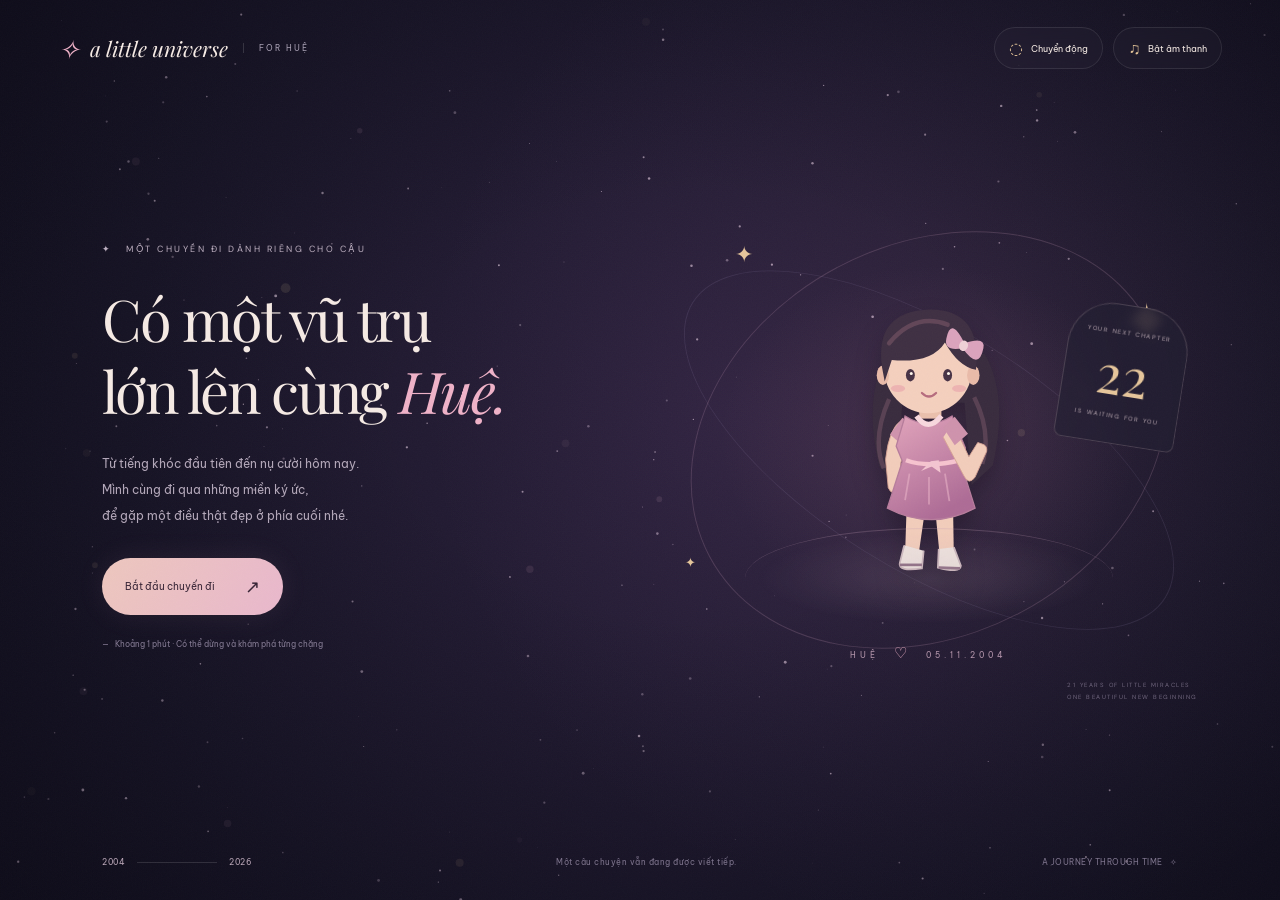
==== commit 2683bed7: "Add cinematic cosmic tunnel and personal birthday wishes" ====
--- a/v2/index.html
+++ b/v2/index.html
@@ -7,9 +7,10 @@
 <section class="scene intro-scene" id="intro-scene" aria-labelledby="intro-heading"><div class="intro-layout"><div class="intro-copy"><div class="eyebrow">✦ &nbsp; MỘT CHUYẾN ĐI DÀNH RIÊNG CHO CẬU</div><h1 id="intro-heading">Có một vũ trụ<br>lớn lên cùng <em>Huệ.</em></h1><p>Từ tiếng khóc đầu tiên đến nụ cười hôm nay.<br>Mình cùng đi qua những miền ký ức,<br>để gặp một điều thật đẹp ở phía cuối nhé.</p><button id="start" class="button warm">Bắt đầu chuyến đi <span>↗</span></button><div class="intro-note">— &nbsp; Khoảng 1 phút · Có thể dừng và khám phá từng chặng</div></div><div class="intro-world" aria-hidden="true"><div class="orbit orbit-one"></div><div class="orbit orbit-two"></div><span class="world-star star-one">✦</span><span class="world-star star-two">✧</span><span class="world-star star-three">✦</span><div class="planet-glow"></div><div class="avatar intro-avatar" data-avatar></div><div class="planet-floor"></div><div class="name-orbit">HUỆ <span>♡</span> 05.11.2004</div><div class="floating-ticket"><span>YOUR NEXT CHAPTER</span><strong>22</strong><small>IS WAITING FOR YOU</small></div><div class="world-coordinate">21 YEARS OF LITTLE MIRACLES<br>ONE BEAUTIFUL NEW BEGINNING</div></div></div><div class="intro-footer"><span>2004 <i class="year-rule"></i> 2026</span><span>Một câu chuyện vẫn đang được viết tiếp.</span><span>A JOURNEY THROUGH TIME &nbsp; ✧</span></div></section>
 <section class="scene journey-scene" id="journey-scene" hidden aria-labelledby="chapter-heading"><div class="journey-top"><div class="eyebrow">ĐƯỜNG HẦM KÝ ỨC</div><div class="chapter-count"><span id="chapter-index">01</span> / 06</div></div><div class="year-watermark" id="chapter-year" aria-hidden="true">2004</div><div class="journey-route" aria-label="Hành trình từ lối vào đến cuối hầm"><span>LỐI VÀO · 2004</span><i></i><strong id="journey-distance">0%</strong><i></i><span>CUỐI HẦM · 2026</span></div><div class="traveler" aria-hidden="true"><div class="avatar travel-avatar" data-avatar></div><div class="traveler-shadow"></div><div class="travel-trail"></div></div><div class="memory-caption" id="memory-caption"><div class="chapter-tag" id="chapter-tag"></div><h2 id="chapter-heading"></h2><p id="chapter-copy"></p><div class="memory-footnote">Những khung cảnh tượng trưng cho hành trình lớn lên.</div></div><div class="journey-bottom"><button id="pause" class="round-button" aria-pressed="false" aria-label="Tạm dừng hành trình">Ⅱ</button><div class="timeline"><div class="timeline-rail"><div id="timeline-fill"></div></div><div class="timeline-stops" id="timeline-stops"></div></div><button id="next-chapter" class="next-button">Chặng tiếp <span>→</span></button></div><button class="skip-button" id="skip-journey">Đến cánh cửa tuổi mới ↗</button></section>
 <section class="scene door-scene" id="door-scene" hidden aria-labelledby="door-heading"><div class="door-copy"><div class="eyebrow">ĐÃ ĐẾN HIỆN TẠI · NGƯỠNG CỬA TUỔI 22</div><h2 id="door-heading">Mọi ngày đã qua,<br>đưa cậu đến <em>nơi này.</em></h2><p>Phía sau là những điều đã làm nên Huệ.<br>Phía trước… là một tuổi mới đang chờ.</p></div><div class="door-stage" aria-hidden="true"><div class="door-radiance"></div><div class="door-frame"><div class="door-light">✦</div><div class="door-leaf left-leaf"><div class="door-panel"></div><i></i></div><div class="door-leaf right-leaf"><div class="door-panel"></div><i></i></div><div class="door-arch-label">CHAPTER 22</div></div><div class="door-steps"></div><div class="avatar door-avatar" data-avatar></div><div class="door-date">05 · 11 · 2026</div></div><button id="open-door" class="button warm door-action">Mở cánh cửa tuổi mới <span>✧</span></button><span class="door-whisper">Một bước nhỏ. Một khởi đầu rất đẹp.</span></section>
-<section class="scene party-scene" id="party-scene" hidden aria-labelledby="party-heading"><div class="fairy-lights" aria-hidden="true"></div><div class="party-copy"><div class="eyebrow">WELCOME TO YOUR NEW CHAPTER</div><h2 id="party-heading">Huệ ơi,<br><em>ước một điều nhé.</em></h2><p>Giữ điều ước trong lòng. Giữ nút bên dưới để thổi nến.<br>Những điều đẹp nhất vẫn còn ở phía trước.</p></div><div class="cake-stage"><div class="cake-aura" aria-hidden="true"></div><div id="cake-art"></div><div class="cake-table" aria-hidden="true"></div><span class="cake-age">TWENTY TWO &nbsp; ✦</span></div><div class="blow-controls"><button id="blow" class="blow-button" aria-label="Giữ để thổi nến, khoảng 3 giây"><span class="hold-fill" id="hold-fill"></span><span class="blow-icon" aria-hidden="true">≋</span><span id="blow-label">Giữ để thổi nến</span><span class="hold-time" id="hold-time">3 giây</span></button><div class="hold-progress" role="progressbar" aria-label="Mức thổi tắt nến" aria-valuemin="0" aria-valuemax="100" aria-valuenow="0"><span id="hold-track"></span></div><p class="hold-tip" id="hold-tip">Giữ bằng chuột, chạm và giữ, hoặc giữ phím Space.</p></div></section>
-<section class="scene finale-scene" id="finale-scene" hidden aria-labelledby="finale-heading"><div class="spotlight spotlight-left" aria-hidden="true"></div><div class="spotlight spotlight-right" aria-hidden="true"></div><div class="finale-lights" aria-hidden="true"></div><div class="finale-content"><div class="eyebrow">05 NOVEMBER 2026 &nbsp; ✦ &nbsp; THE WORLD IS LUCKIER WITH YOU</div><div class="finale-kicker">Happy 22nd birthday,</div><h2 id="finale-heading">Huệ<span>♡</span></h2><div class="finale-rule"><span></span>✧<span></span></div><p>Mong tuổi mới của cậu rực rỡ như những vì sao,<br>dịu dàng như một cái ôm, và hạnh phúc theo cách riêng của cậu.</p><div class="finale-signature">Cứ là Huệ thôi. Đã là một điều rất đẹp rồi.</div><div class="finale-actions"><button id="read-letter" class="button glass">Một lời nhắn nữa cho cậu <span>♡</span></button><button id="more-fireworks" class="icon-button">Thêm pháo hoa <span>✧</span></button></div></div><button id="replay" class="replay-button">↺ &nbsp; Đi lại hành trình</button><div class="finale-date">2004 — 2026 · AND SO MANY BEAUTIFUL DAYS AHEAD</div></section>
+<section class="scene party-scene" id="party-scene" hidden aria-labelledby="party-heading"><div class="fairy-lights" aria-hidden="true"></div><div class="party-copy"><div class="eyebrow">WELCOME TO YOUR NEW CHAPTER</div><h2 id="party-heading">Huệ ơi,<br><em>ước một điều nhé.</em></h2><p>Giữ điều ước trong lòng. Giữ nút bên dưới để thổi nến.<br>Những điều đẹp nhất vẫn còn ở phía trước.</p></div><div class="cake-stage"><div class="cake-aura" aria-hidden="true"></div><div id="cake-art"></div><div class="cake-table" aria-hidden="true"></div><span class="cake-age">TWENTY TWO &nbsp; ✦</span></div><div class="blow-controls"><div class="blow-row"><button id="wish-launch" class="wish-launch">Viết điều ước <span>✧</span></button><button id="blow" class="blow-button" aria-label="Giữ để thổi nến, khoảng 3 giây"><span class="hold-fill" id="hold-fill"></span><span class="blow-icon" aria-hidden="true">≋</span><span id="blow-label">Giữ để thổi nến</span><span class="hold-time" id="hold-time">3 giây</span></button></div><div class="hold-progress" role="progressbar" aria-label="Mức thổi tắt nến" aria-valuemin="0" aria-valuemax="100" aria-valuenow="0"><span id="hold-track"></span></div><p class="hold-tip" id="hold-tip">Giữ bằng chuột, chạm và giữ, hoặc giữ phím Space.</p></div></section>
+<section class="scene finale-scene" id="finale-scene" hidden aria-labelledby="finale-heading"><div class="spotlight spotlight-left" aria-hidden="true"></div><div class="spotlight spotlight-right" aria-hidden="true"></div><div class="finale-lights" aria-hidden="true"></div><div class="finale-content"><div class="eyebrow">05 NOVEMBER 2026 &nbsp; ✦ &nbsp; THE WORLD IS LUCKIER WITH YOU</div><div class="finale-kicker">Happy 22nd birthday,</div><h2 id="finale-heading">Huệ<span>♡</span></h2><div class="finale-rule"><span></span>✧<span></span></div><p>Mong tuổi mới của cậu rực rỡ như những vì sao,<br>dịu dàng như một cái ôm, và hạnh phúc theo cách riêng của cậu.</p><div class="finale-wish" id="finale-wish" hidden><span>ĐIỀU ƯỚC CỦA HUỆ</span><p id="finale-wish-text"></p></div><div class="finale-signature">Cứ là Huệ thôi. Đã là một điều rất đẹp rồi.</div><div class="finale-actions"><button id="read-letter" class="button glass">Một lời nhắn nữa cho cậu <span>♡</span></button><button id="more-fireworks" class="icon-button">Thêm pháo hoa <span>✧</span></button></div></div><button id="replay" class="replay-button">↺ &nbsp; Đi lại hành trình</button><div class="finale-date">2004 — 2026 · AND SO MANY BEAUTIFUL DAYS AHEAD</div></section>
 </main><div id="scene-announcement" class="sr-only" aria-live="polite"></div>
 <dialog id="letter-dialog" aria-labelledby="letter-heading"><button id="close-letter" class="close-dialog" aria-label="Đóng lá thư">×</button><div class="eyebrow">GỬI CÔ GÁI THÁNG MƯỜI MỘT</div><span class="letter-star">✧</span><h2 id="letter-heading">Huệ à,</h2><p>22 năm trước, cậu bắt đầu câu chuyện của mình bằng một tiếng khóc. Hôm nay, mong cậu bước vào chương mới bằng một nụ cười.</p><p>Chúc cậu có những ngày thật vui, những người thật lòng và những giấc mơ đủ lớn để háo hức. Mong những cố gắng âm thầm sẽ nở hoa, những bận lòng sẽ nhẹ đi, và cậu luôn tìm thấy một nơi để yên tâm là chính mình.</p><p>Không cần lớn lên giống bất kỳ ai. Cứ đi theo nhịp của cậu, thương mình nhiều thêm một chút, và đừng quên rằng những ngày bình thường cũng có thể rất đẹp.</p><p class="letter-end">Chúc mừng sinh nhật Huệ.<br>Một tuổi mới, thật nhiều yêu thương. ♡</p><button id="letter-done" class="button warm">Mang theo những điều đẹp <span>✦</span></button></dialog>
+<dialog id="wish-dialog" aria-labelledby="wish-heading"><button id="close-wish" class="close-dialog" aria-label="Đóng điều ước">×</button><div class="eyebrow">TRƯỚC KHI NGỌN NẾN TẮT</div><span class="letter-star" aria-hidden="true">✧</span><h2 id="wish-heading">Gửi một điều ước<br>lên vì sao.</h2><p>Một điều nhỏ thôi, nhưng thật lòng. Cậu muốn tuổi mới mang đến điều gì?</p><form id="wish-form"><label for="wish-input" class="wish-label">Điều ước của Huệ</label><textarea id="wish-input" maxlength="180" rows="3" placeholder="Tuổi mới, mình mong…"></textarea><div class="wish-suggestions" aria-label="Gợi ý điều ước"><button type="button" data-wish="peace">Bình yên ♡</button><button type="button" data-wish="courage">Dũng cảm ✦</button><button type="button" data-wish="joy">Hạnh phúc ✧</button></div><p class="wish-privacy">Điều ước chỉ ở trong phiên xem này, không gửi đi hay lưu lên máy chủ.</p><button type="submit" class="button warm">Giữ điều ước này <span>♡</span></button></form></dialog><div id="wish-status" class="wish-toast" role="status"></div>
 <noscript><div class="no-script">Chúc mừng sinh nhật Huệ! ♡<br>Hãy bật JavaScript để mở hành trình và thổi nến.</div></noscript>
 </body></html>
--- a/v2/styles.css
+++ b/v2/styles.css
@@ -13,3 +13,11 @@
 @media(max-height:760px) and (min-width:701px){.journey-scene .memory-caption{bottom:117px;padding-block:12px 5px}.journey-scene .memory-caption h2{font-size:26px}.journey-scene .memory-caption p{font-size:9px}.journey-scene .memory-footnote{font-size:5px}.journey-top{top:86px}.journey-route{top:120px}}
 body[data-scene="journey"] .topbar{background:linear-gradient(#110e1de8,#110e1d90 70%,transparent)}
 .journey-route{padding:6px 9px;border-radius:8px;background:#120f2077;backdrop-filter:blur(4px)}
+.traveler-thought{position:absolute;top:-13px;left:50%;transform:translate(-50%,-100%);white-space:nowrap;max-width:210px;padding:8px 12px;border-radius:14px 14px 14px 3px;background:#f7e5eddc;border:1px solid #fff4e5;color:#79506d;box-shadow:0 3px 20px #e0a2c226;font-size:9px;line-height:1.5;opacity:0;transition:opacity .5s,translate .6s;pointer-events:none}.traveler-thought:after{content:'';position:absolute;bottom:-6px;left:40%;border-top:6px solid #f7e5eddd;border-right:6px solid transparent}.head-back,.head-looking{transition:opacity .3s}.head-looking{opacity:0}.reaction-eyes{transform-box:fill-box;transform-origin:center;animation:blink 5.5s infinite}.head-looking .look-direction{transition:transform .6s}.travel-avatar{transition:rotate .5s}.finale-content{isolation:isolate}.finale-content:before{content:'';position:absolute;inset:17% 20%;border-radius:50%;background:radial-gradient(ellipse,#07040cb0,transparent 72%);z-index:-1;pointer-events:none}.finale-content h2{text-shadow:0 0 45px #dca1bf18}
+@media(max-width:700px){.traveler-thought{font-size:7px;padding:6px 9px;max-width:175px;top:-6px}.finale-content:before{inset:20% 0}}
+.finale-content:before{inset:12% 12%;background:radial-gradient(ellipse,#08050ddd 0%,#08050c99 38%,transparent 72%)}
+.finale-content p,.finale-signature{text-shadow:0 2px 8px #000,0 0 18px #000}
+@media(max-width:700px){.finale-content:before{inset:15% -5%}}
+.blow-row{display:flex;align-items:center;justify-content:center;gap:12px}.wish-launch{background:#ffffff05;border:1px solid #dbb9d033;border-radius:30px;padding:17px 20px;color:#d9bccf;font-size:10px;white-space:nowrap;min-height:57px}.wish-launch span{margin-left:10px;color:#e7c494;font-size:18px}.wish-launch:hover{background:#ffffff0e;border-color:#e5c7d366}.wish-label{display:block;font-size:10px;color:#cfb9cd;margin:20px 0 9px}#wish-input{width:100%;resize:vertical;min-height:100px;max-height:180px;border:1px solid #b38ca750;border-radius:10px;background:#130f1b;color:#f4e6ec;font:12px/1.9 var(--sans);padding:13px 15px}#wish-input::placeholder{color:#88778e}#wish-input:focus{outline:2px solid #d29ab9;outline-offset:2px}.wish-suggestions{display:flex;flex-wrap:wrap;gap:7px;margin-top:12px}.wish-suggestions button{background:#ead3dc0a;border:1px solid #c9a6bd33;border-radius:25px;padding:8px 12px;font-size:9px;color:#d8bfd1}.wish-suggestions button:hover{background:#e3bed322}.wish-privacy{font-size:8px!important;line-height:1.8!important;color:#97839c!important}#wish-dialog h2{line-height:1.3;font-size:34px}.wish-toast{position:fixed;bottom:17px;left:50%;transform:translate(-50%,10px);padding:12px 20px;max-width:calc(100% - 30px);width:max-content;border-radius:30px;background:#e5c1d0;color:#513348;font-size:9px;opacity:0;transition:opacity .3s,transform .3s;pointer-events:none;z-index:30;text-align:center}.wish-toast.visible{opacity:1;transform:translate(-50%,0)}.finale-wish{max-width:490px;margin:12px auto 9px;padding:12px 22px;border:1px solid #e0b7cf33;border-radius:12px;background:#0b0611b3;backdrop-filter:blur(5px)}.finale-wish>span{font-size:6px;letter-spacing:2px;color:#cca6be}.finale-content .finale-wish p{font:italic 16px/1.65 var(--serif);color:#eed8e4;margin:8px 0 0;white-space:pre-line;overflow-wrap:anywhere}.finale-content.has-wish h2{font-size:clamp(90px,11vw,158px)}.finale-content.has-wish .finale-kicker{margin-top:20px}.finale-content.has-wish>p{margin:12px 0 6px}.finale-content.has-wish .finale-actions{margin-top:20px}.finale-content.has-wish .finale-signature{font-size:15px}.party-scene .cake-stage{top:41%}
+@media(max-width:700px){.blow-row{flex-direction:column;gap:10px}.wish-launch{font-size:8px;min-height:0;padding:8px 15px;order:-1}.wish-launch span{font-size:13px;margin-left:7px}.party-scene .cake-stage{top:43%}.finale-content.has-wish h2{font-size:90px;margin:5px 0 0}.finale-content.has-wish .finale-kicker{font-size:23px;margin-top:15px}.finale-content.has-wish>.eyebrow{font-size:5px}.finale-content.has-wish>p{font-size:8px;line-height:1.9;margin:10px 0 5px}.finale-content.has-wish .finale-signature{font-size:13px;line-height:1.6}.finale-content.has-wish .finale-actions{margin-top:16px;gap:3px}.finale-content .finale-wish{max-width:300px;padding:10px 14px;margin:8px 0}.finale-content .finale-wish p{font-size:13px;line-height:1.6;margin-top:6px}.wish-toast{font-size:8px;padding:11px 16px}.wish-suggestions button{font-size:8px}.wish-privacy{font-size:7px!important}}
+@media(max-height:700px) and (max-width:700px){.party-scene .cake-stage{top:38%;scale:.60}.wish-launch{padding:5px 13px}.blow-row{gap:7px}.finale-content.has-wish{padding-top:68px;padding-bottom:80px}.finale-content.has-wish h2{font-size:70px}.finale-content.has-wish .finale-kicker{font-size:19px;margin-top:8px}.finale-content.has-wish>.eyebrow{font-size:4px}.finale-content.has-wish .finale-rule{font-size:14px}.finale-content.has-wish>p{font-size:7px;margin:7px 0 4px}.finale-content .finale-wish{padding:7px 12px}.finale-content .finale-wish p{font-size:11px;line-height:1.5}.finale-content.has-wish .finale-signature{font-size:11px}.finale-content.has-wish .finale-actions{margin-top:8px}.finale-content.has-wish .button{padding:10px 16px;font-size:8px}}
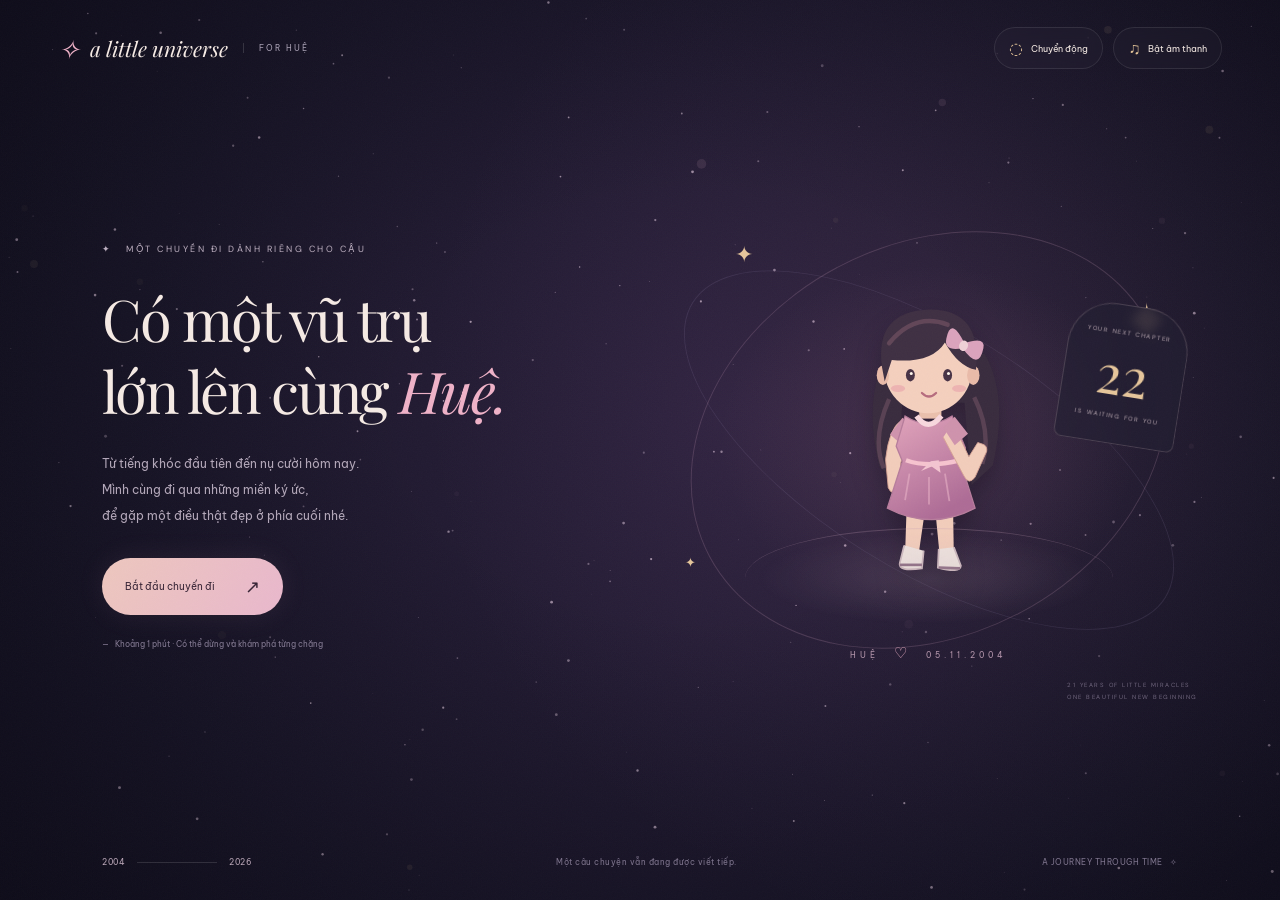
==== commit 965c03c1: "Refresh V2 styles and scripts when loading the cosmic update" ====
--- a/v2/index.html
+++ b/v2/index.html
@@ -1,5 +1,5 @@
 <!doctype html>
-<html lang="vi"><head><meta charset="utf-8"><meta name="viewport" content="width=device-width,initial-scale=1,viewport-fit=cover"><meta name="theme-color" content="#141221"><meta name="description" content="Một chuyến đi xuyên những miền ký ức, đến cánh cửa tuổi mới của Huệ."><title>Huệ · Chuyến đi đến tuổi mới</title><link rel="stylesheet" href="styles.css"><script src="script.js" defer></script></head>
+<html lang="vi"><head><meta charset="utf-8"><meta name="viewport" content="width=device-width,initial-scale=1,viewport-fit=cover"><meta name="theme-color" content="#141221"><meta name="description" content="Một chuyến đi xuyên những miền ký ức, đến cánh cửa tuổi mới của Huệ."><title>Huệ · Chuyến đi đến tuổi mới</title><link rel="stylesheet" href="styles.css?v=2.3"><script src="script.js?v=2.3" defer></script></head>
 <body data-scene="intro">
 <canvas id="universe" aria-hidden="true"></canvas><div class="vignette" aria-hidden="true"></div><div class="film-grain" aria-hidden="true"></div>
 <header class="topbar"><a class="brand" href="#" id="home-link" aria-label="Trở về đầu hành trình"><span>✧</span> a little universe <small>FOR HUỆ</small></a><div class="top-actions"><button class="icon-button" id="motion-toggle" aria-pressed="false" aria-label="Giảm chuyển động"><span>◌</span><span class="control-label">Chuyển động</span></button><button class="icon-button" id="sound-toggle" aria-pressed="false"><span>♫</span><span id="sound-label">Bật âm thanh</span></button></div></header>
